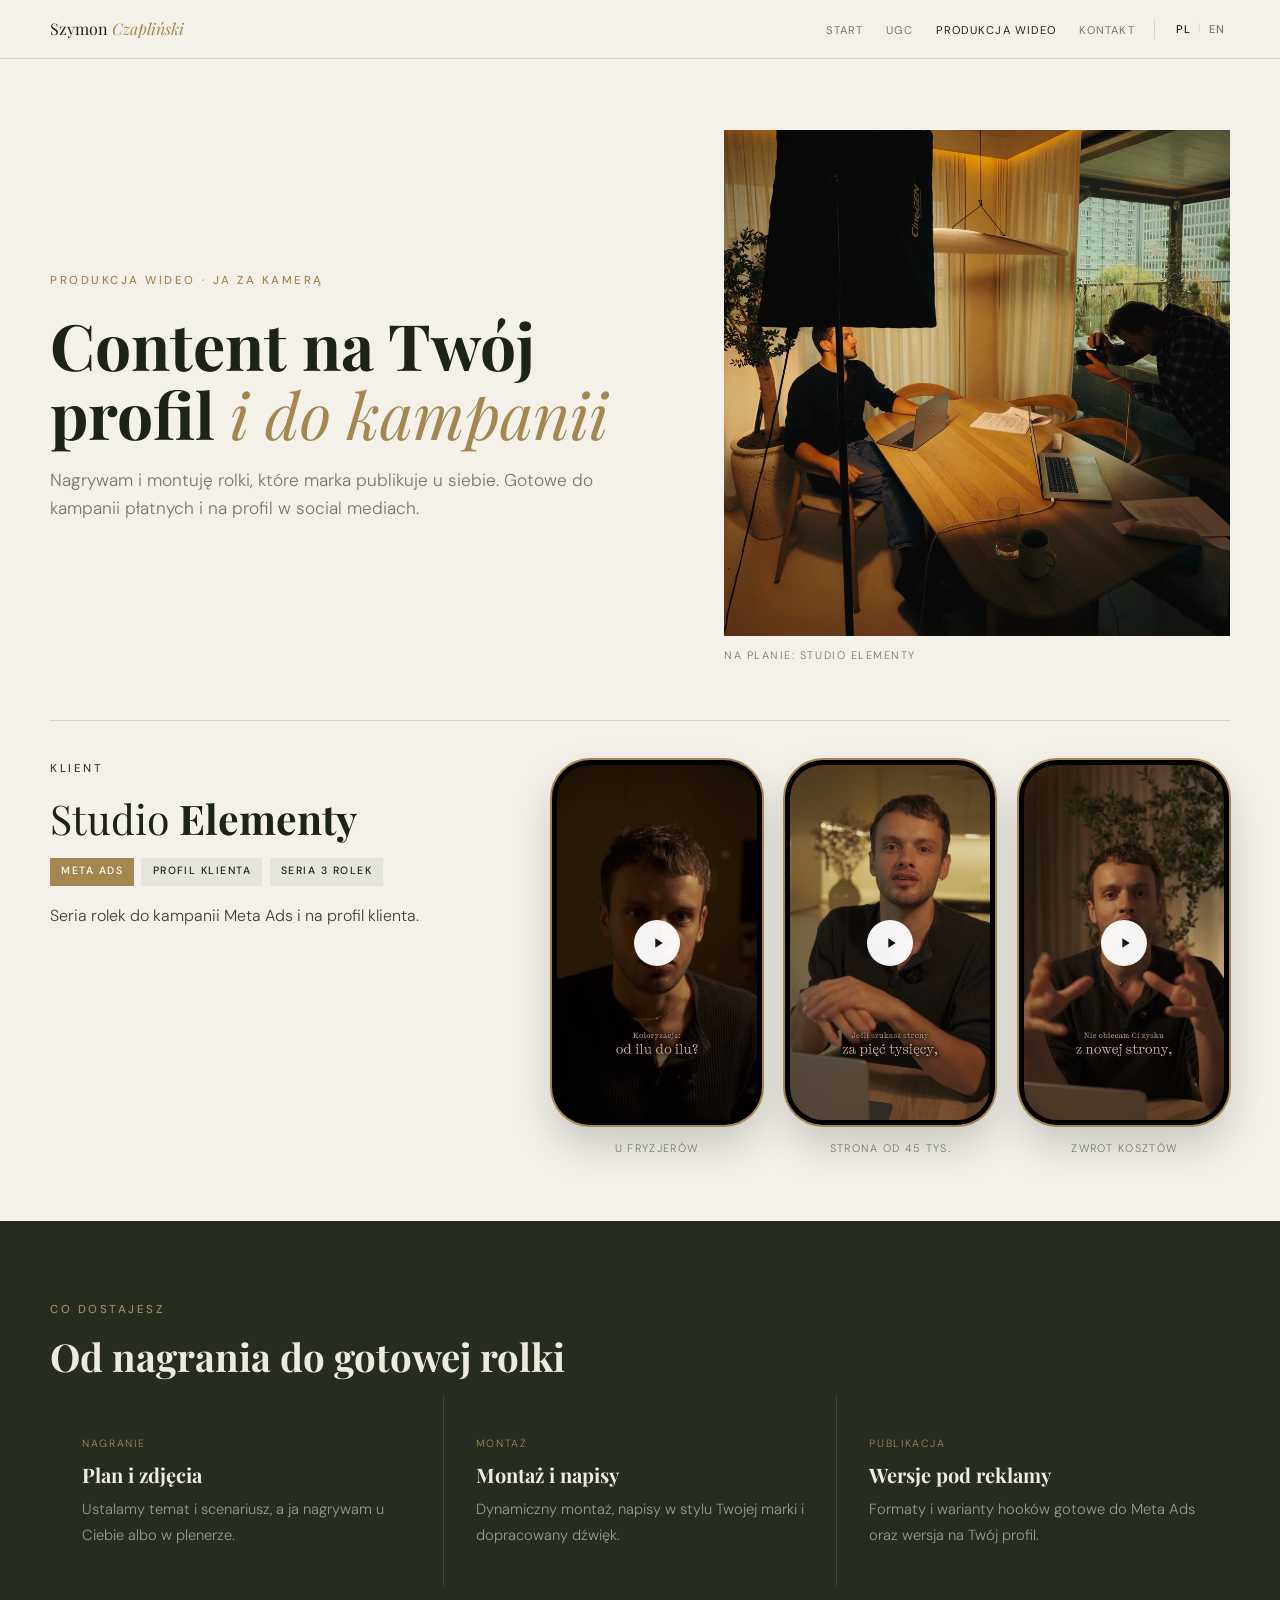
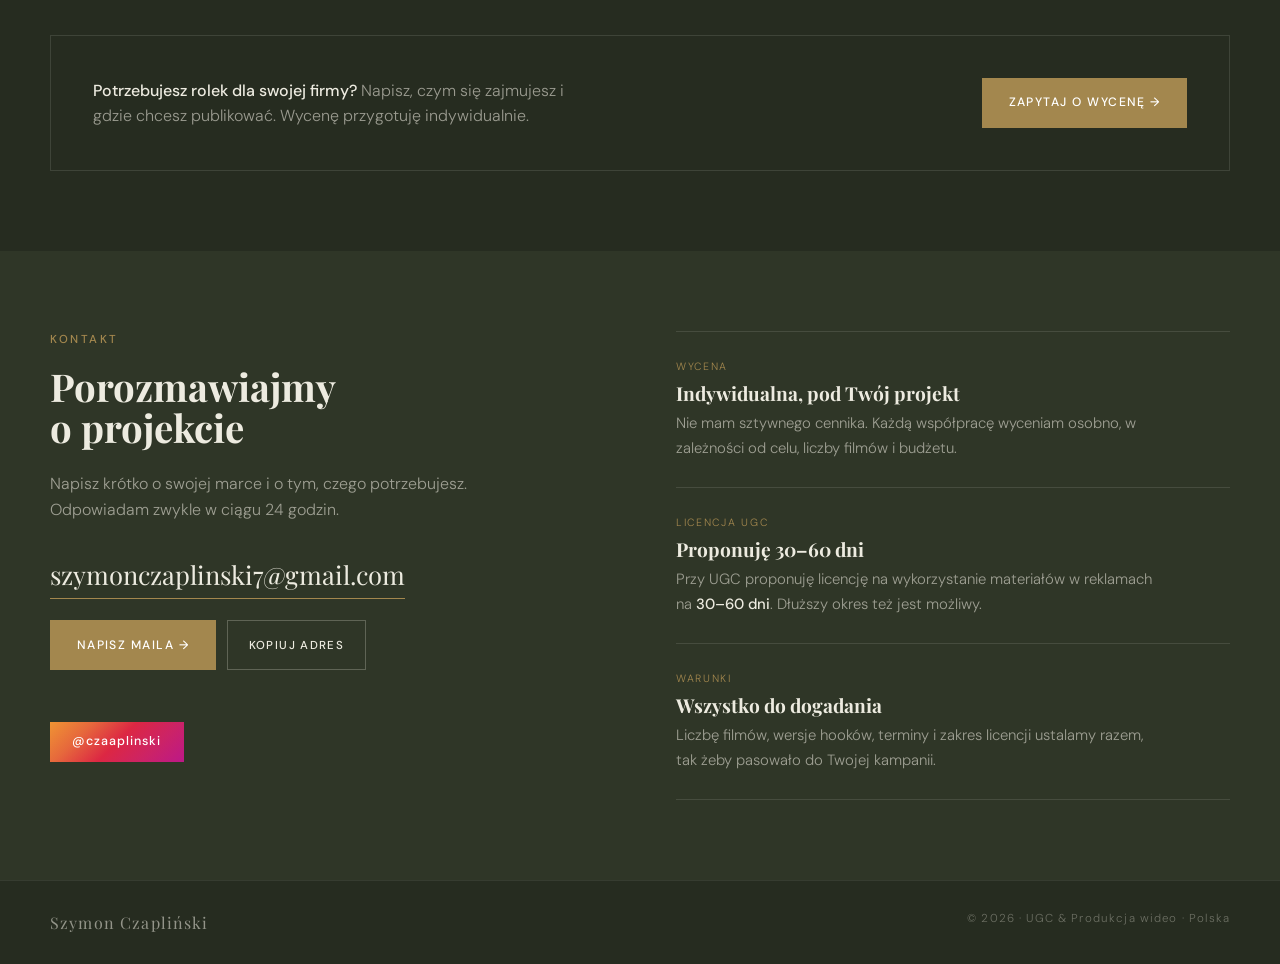
==== produkcja.html @ f0880081 "Wymuszenie pobrania nowych plików po aktualizacji (wersja w adresach) Co-Authored-By: Claude Opus 5." ====
<!DOCTYPE html>
<html lang="pl">
<head>
<meta charset="UTF-8"/>
<meta name="viewport" content="width=device-width, initial-scale=1.0, viewport-fit=cover"/>
<title>Produkcja wideo — Szymon Czapliński</title>
<meta name="description" content="Produkcja rolek dla firm: do kampanii Meta Ads i na profil w social mediach. Realizacje m.in. dla Studio Elementy."/>
<meta property="og:type" content="website"/>
<meta property="og:title" content="Produkcja wideo — Szymon Czapliński"/>
<meta property="og:description" content="Produkcja rolek dla firm: do kampanii Meta Ads i na profil w social mediach. Realizacje m.in. dla Studio Elementy."/>
<meta property="og:image" content="https://szymonczaplinskiugc.github.io/szymonczaplinskiUGC/szymon-hero.jpg"/>
<meta property="og:locale" content="pl_PL"/>
<meta name="twitter:card" content="summary_large_image"/>
<link rel="preconnect" href="https://fonts.googleapis.com"/>
<link rel="preconnect" href="https://fonts.gstatic.com" crossorigin/>
<link href="https://fonts.googleapis.com/css2?family=Playfair+Display:ital,wght@0,400;0,700;1,400&amp;family=DM+Sans:wght@300;400;500&amp;display=swap" rel="stylesheet"/>
<link rel="stylesheet" href="style.css?v=202611021140"/>
</head>
<body>
<nav class="wrap"><div class="inner">
  <a class="logo" href="index.html">Szymon <em>Czapliński</em></a>
  <div class="nav-right">
    <ul class="nav-links"><li><a href="index.html" data-pl="Start" data-en="Home">Start</a></li><li><a href="ugc.html" data-pl="UGC" data-en="UGC">UGC</a></li><li><a href="produkcja.html" data-pl="Produkcja wideo" data-en="Video production" aria-current="page">Produkcja wideo</a></li><li><a href="#kontakt" data-pl="Kontakt" data-en="Contact">Kontakt</a></li></ul>
    <div class="lang-switch"><button class="lang-btn active" data-lang="pl">PL</button><span class="lang-sep">|</span><button class="lang-btn" data-lang="en">EN</button></div>
    <button class="hamburger" aria-label="Menu" aria-expanded="false" aria-controls="mobileMenu"><span></span><span></span><span></span></button>
  </div>
</div></nav>
<div class="mobile-menu" id="mobileMenu"><a href="index.html" data-pl="Start" data-en="Home">Start</a><a href="ugc.html" data-pl="UGC" data-en="UGC">UGC</a><a href="produkcja.html" data-pl="Produkcja wideo" data-en="Video production">Produkcja wideo</a><a href="#kontakt" data-pl="Kontakt" data-en="Contact">Kontakt</a></div>
<main>
<section class="page-head with-media wrap"><div class="inner">
  <div class="page-head-text">
  <p class="eyebrow" data-pl="Produkcja wideo · Ja za kamerą" data-en="Video production · Me behind the camera">Produkcja wideo · Ja za kamerą</p>
  <h1 data-pl="Content na Twój profil <em>i do kampanii</em>" data-en="Content for your profile <em>and your campaigns</em>">Content na Twój profil <em>i do kampanii</em></h1>
  <p class="lead" data-pl="Nagrywam i montuję rolki, które marka publikuje u siebie. Gotowe do kampanii płatnych i na profil w social mediach." data-en="I film and edit reels that the brand publishes on its own channels. Ready for paid campaigns and for the social media profile.">Nagrywam i montuję rolki, które marka publikuje u siebie. Gotowe do kampanii płatnych i na profil w social mediach.</p>
</div>
  <figure class="head-photo"><img src="kulisy-produkcja.jpg?v=202611021140" alt="Szymon nagrywa rolki dla Studio Elementy" fetchpriority="high"/><figcaption data-pl="Na planie: Studio Elementy" data-en="On set: Studio Elementy">Na planie: Studio Elementy</figcaption></figure>
</div></section>

<section class="project wrap"><div class="inner">
  <!-- Kolejny klient: skopiuj cały <article> poniżej i podmień nazwę, tagi, opis i filmy -->
  <article class="project-card">
    <div class="project-meta">
      <p class="eyebrow" data-pl="Klient" data-en="Client">Klient</p>
      <h2 class="client">Studio <b>Elementy</b></h2>
      <div class="tags"><span class="tag ads">Meta Ads</span><span class="tag" data-pl="Profil klienta" data-en="Client profile">Profil klienta</span><span class="tag" data-pl="Seria 3 rolek" data-en="Series of 3 reels">Seria 3 rolek</span></div>
      <p data-pl="Seria rolek do kampanii Meta Ads i na profil klienta." data-en="A series of reels for Meta Ads campaigns and the client's profile.">Seria rolek do kampanii Meta Ads i na profil klienta.</p>
    </div>
    <div class="phones">
<div class="phone"><div class="phone-frame"><button type="button" class="phone-screen" data-video="studioelementy/se-fryzjerzy.mp4" aria-label="Odtwórz: U fryzjerów"><img src="studioelementy/se-fryzjerzy.jpg" alt="" loading="lazy"/><span class="play"><i><svg viewBox="0 0 24 24"><path d="M8 5v14l11-7z"/></svg></i></span></button></div><p class="phone-cap" data-pl="U fryzjerów" data-en="At the hair salon">U fryzjerów</p></div>
<div class="phone"><div class="phone-frame"><button type="button" class="phone-screen" data-video="studioelementy/se-od-45-tysiecy.mp4" aria-label="Odtwórz: Strona od 45 tys."><img src="studioelementy/se-od-45-tysiecy.jpg" alt="" loading="lazy"/><span class="play"><i><svg viewBox="0 0 24 24"><path d="M8 5v14l11-7z"/></svg></i></span></button></div><p class="phone-cap" data-pl="Strona od 45 tys." data-en="Websites from 45k">Strona od 45 tys.</p></div>
<div class="phone"><div class="phone-frame"><button type="button" class="phone-screen" data-video="studioelementy/se-zwrot-kosztow.mp4" aria-label="Odtwórz: Zwrot kosztów"><img src="studioelementy/se-zwrot-kosztow.jpg" alt="" loading="lazy"/><span class="play"><i><svg viewBox="0 0 24 24"><path d="M8 5v14l11-7z"/></svg></i></span></button></div><p class="phone-cap" data-pl="Zwrot kosztów" data-en="Return on investment">Zwrot kosztów</p></div>
    </div>
  </article>
</div></section>

<section class="offer wrap"><div class="inner">
  <p class="eyebrow" data-pl="Co dostajesz" data-en="What you get">Co dostajesz</p>
  <h2 data-pl="Od nagrania do gotowej rolki" data-en="From filming to a finished reel">Od nagrania do gotowej rolki</h2>
  <div class="offer-grid">
    <div class="offer-card"><p class="k" data-pl="Nagranie" data-en="Filming">Nagranie</p><h3 data-pl="Plan i zdjęcia" data-en="Plan and shoot">Plan i zdjęcia</h3><p data-pl="Ustalamy temat i scenariusz, a ja nagrywam u Ciebie albo w plenerze." data-en="We agree on the topic and script, then I film at your place or on location.">Ustalamy temat i scenariusz, a ja nagrywam u Ciebie albo w plenerze.</p></div>
    <div class="offer-card"><p class="k" data-pl="Montaż" data-en="Editing">Montaż</p><h3 data-pl="Montaż i napisy" data-en="Editing and captions">Montaż i napisy</h3><p data-pl="Dynamiczny montaż, napisy w stylu Twojej marki i dopracowany dźwięk." data-en="Dynamic editing, captions in your brand's style and polished sound.">Dynamiczny montaż, napisy w stylu Twojej marki i dopracowany dźwięk.</p></div>
    <div class="offer-card"><p class="k" data-pl="Publikacja" data-en="Publishing">Publikacja</p><h3 data-pl="Wersje pod reklamy" data-en="Ad-ready versions">Wersje pod reklamy</h3><p data-pl="Formaty i warianty hooków gotowe do Meta Ads oraz wersja na Twój profil." data-en="Formats and hook variants ready for Meta Ads, plus a version for your profile.">Formaty i warianty hooków gotowe do Meta Ads oraz wersja na Twój profil.</p></div>
  </div>
  <div class="offer-cta">
    <p data-pl="<strong>Potrzebujesz rolek dla swojej firmy?</strong> Napisz, czym się zajmujesz i gdzie chcesz publikować. Wycenę przygotuję indywidualnie." data-en="<strong>Need reels for your business?</strong> Tell me what you do and where you want to publish. I'll prepare a custom quote."><strong>Potrzebujesz rolek dla swojej firmy?</strong> Napisz, czym się zajmujesz i gdzie chcesz publikować. Wycenę przygotuję indywidualnie.</p>
    <a href="#kontakt" class="btn brass" data-pl="Zapytaj o wycenę →" data-en="Get a quote →">Zapytaj o wycenę →</a>
  </div>
</div></section>
</main>
<section class="contact wrap" id="kontakt"><div class="inner">
  <div>
    <p class="eyebrow" data-pl="Kontakt" data-en="Contact">Kontakt</p>
    <h2 data-pl="Porozmawiajmy<br>o projekcie" data-en="Let's talk<br>about your project">Porozmawiajmy<br>o projekcie</h2>
    <p class="txt" data-pl="Napisz krótko o swojej marce i o tym, czego potrzebujesz. Odpowiadam zwykle w ciągu 24 godzin." data-en="Tell me briefly about your brand and what you need. I usually reply within 24 hours.">Napisz krótko o swojej marce i o tym, czego potrzebujesz. Odpowiadam zwykle w ciągu 24 godzin.</p>
    <div class="mail-box">
      <a class="mail-addr" href="mailto:szymonczaplinski7@gmail.com?subject=Wsp%C3%B3%C5%82praca">szymonczaplinski7@gmail.com</a>
      <div class="mail-actions">
        <a class="btn brass" href="mailto:szymonczaplinski7@gmail.com?subject=Wsp%C3%B3%C5%82praca" data-pl="Napisz maila →" data-en="Send an email →">Napisz maila →</a>
        <button type="button" class="copy-btn" data-pl="Kopiuj adres" data-en="Copy address">Kopiuj adres</button>
      </div>
    </div>
    <div class="ig-row"><a href="https://www.instagram.com/czaaplinski/" target="_blank" rel="noopener" class="ig">@czaaplinski</a></div>
  </div>
  <div class="terms">
    <div class="term">
      <p class="k" data-pl="Wycena" data-en="Pricing">Wycena</p>
      <h3 data-pl="Indywidualna, pod Twój projekt" data-en="Custom, built around your project">Indywidualna, pod Twój projekt</h3>
      <p data-pl="Nie mam sztywnego cennika. Każdą współpracę wyceniam osobno, w zależności od celu, liczby filmów i budżetu." data-en="I don't use a fixed price list. Every project is quoted separately, based on the goal, the number of videos and the budget.">Nie mam sztywnego cennika. Każdą współpracę wyceniam osobno, w zależności od celu, liczby filmów i budżetu.</p>
    </div>
    <div class="term">
      <p class="k" data-pl="Licencja UGC" data-en="UGC licence">Licencja UGC</p>
      <h3 data-pl="Proponuję 30–60 dni" data-en="I suggest 30–60 days">Proponuję 30–60 dni</h3>
      <p data-pl="Przy UGC proponuję licencję na wykorzystanie materiałów w reklamach na <b>30–60 dni</b>. Dłuższy okres też jest możliwy." data-en="For UGC I suggest a <b>30–60 day</b> licence to use the videos in ads. A longer period is possible too.">Przy UGC proponuję licencję na wykorzystanie materiałów w reklamach na <b>30–60 dni</b>. Dłuższy okres też jest możliwy.</p>
    </div>
    <div class="term">
      <p class="k" data-pl="Warunki" data-en="Terms">Warunki</p>
      <h3 data-pl="Wszystko do dogadania" data-en="Everything is negotiable">Wszystko do dogadania</h3>
      <p data-pl="Liczbę filmów, wersje hooków, terminy i zakres licencji ustalamy razem, tak żeby pasowało do Twojej kampanii." data-en="We agree on the number of videos, hook variants, deadlines and licence scope together, so it fits your campaign.">Liczbę filmów, wersje hooków, terminy i zakres licencji ustalamy razem, tak żeby pasowało do Twojej kampanii.</p>
    </div>
  </div>
</div></section>
<footer class="wrap"><div class="inner"><span class="logo">Szymon Czapliński</span><span data-pl="© 2026 · UGC &amp; Produkcja wideo · Polska" data-en="© 2026 · UGC &amp; Video production · Poland">© 2026 · UGC &amp; Produkcja wideo · Polska</span></div></footer>
<div class="lightbox" id="lightbox" role="dialog" aria-modal="true" aria-label="Wideo">
  <div class="phone-frame"><div class="lightbox-screen"></div></div>
  <button type="button" class="lightbox-close" data-pl="✕ Zamknij" data-en="✕ Close">✕ Zamknij</button>
</div>
<script src="script.js?v=202611021140"></script>
</body>
</html>
---- style.css ----
/* Szymon Czapliński — wspólne style dla index.html, ugc.html, produkcja.html
   Paleta: oliwka. Żeby zmienić kolory całej strony, zmień tylko wartości poniżej. */
:root{
  --bg:#F3F1EA;          /* tło strony */
  --surface:#E6E5D9;     /* tło sekcji "O mnie" i tagów */
  --ink:#1E2319;         /* tekst */
  --muted:#76796A;       /* tekst drugorzędny */
  --line:#D6D5C7;        /* linie i obramowania */
  --accent:#A3874E;      /* mosiądz: akcent, ramki telefonów */
  --deep:#262C20;        /* ciemne sekcje (oferta, stopka) */
  --deep-2:#2F3627;      /* sekcja kontaktu */
  --on-deep:#EDEBE0;
  --on-deep-muted:rgba(237,235,224,.58);
  --display:'Playfair Display',Georgia,'Times New Roman',serif;
  --body:'DM Sans',system-ui,-apple-system,'Segoe UI',sans-serif;
  --gutter:max(1.5rem,env(safe-area-inset-left,0px));
}
*,*::before,*::after{box-sizing:border-box;margin:0;padding:0}
html{scroll-behavior:smooth;scroll-padding-top:70px}
body{background:var(--bg);color:var(--ink);font-family:var(--body);font-weight:300;font-size:16px;line-height:1.6;overflow-x:hidden}
img,video{max-width:100%;display:block}
a{color:inherit}
button{font-family:inherit}
:focus-visible{outline:2px solid var(--accent);outline-offset:3px}
.wrap{padding-left:max(1.5rem,env(safe-area-inset-left,0px));padding-right:max(1.5rem,env(safe-area-inset-right,0px))}
.inner{max-width:1180px;margin:0 auto}
h1,h2,h3{font-family:var(--display);font-weight:700;line-height:1.08;text-wrap:balance}
.eyebrow{font-size:.72rem;font-weight:500;letter-spacing:.22em;text-transform:uppercase;color:var(--accent)}
.rule{width:40px;height:2px;background:var(--accent)}

/* ---------- nawigacja ---------- */
nav{position:fixed;top:0;left:0;right:0;z-index:100;background:rgba(243,241,234,.92);backdrop-filter:blur(12px);-webkit-backdrop-filter:blur(12px);border-bottom:1px solid var(--line)}
nav .inner{display:flex;align-items:center;justify-content:space-between;gap:1rem;padding-block:1rem}
.logo{font-family:var(--display);font-size:1rem;text-decoration:none;white-space:nowrap}
.logo em{color:var(--accent)}
.nav-right{display:flex;align-items:center;gap:1.2rem}
.nav-links{display:flex;gap:1.4rem;list-style:none;align-items:center}
.nav-links a{font-size:.7rem;font-weight:400;letter-spacing:.1em;text-transform:uppercase;color:var(--muted);text-decoration:none;transition:color .2s}
.nav-links a:hover,.nav-links a[aria-current="page"]{color:var(--ink)}
.lang-switch{display:flex;align-items:center;gap:.2rem;border-left:1px solid var(--line);padding-left:1rem}
.lang-btn{font-size:.7rem;font-weight:500;letter-spacing:.08em;background:none;border:none;cursor:pointer;color:var(--muted);padding:.2rem .3rem}
.lang-btn.active{color:var(--ink)}
.lang-sep{color:var(--line);font-size:.7rem}
.hamburger{display:none;flex-direction:column;gap:5px;background:none;border:none;cursor:pointer;padding:.4rem}
.hamburger span{display:block;width:22px;height:2px;background:var(--ink)}
.mobile-menu{display:none;position:fixed;top:57px;left:0;right:0;background:rgba(243,241,234,.98);backdrop-filter:blur(12px);-webkit-backdrop-filter:blur(12px);border-bottom:1px solid var(--line);padding:1rem 1.5rem 1.5rem;z-index:99;flex-direction:column}
.mobile-menu.open{display:flex}
.mobile-menu a{font-size:.8rem;letter-spacing:.1em;text-transform:uppercase;color:var(--muted);text-decoration:none;padding:.8rem 0;border-bottom:1px solid var(--line)}
.mobile-menu a:last-child{border-bottom:none}
main{padding-top:58px}

/* ---------- przyciski ---------- */
.btn{display:inline-flex;align-items:center;gap:.5rem;padding:.9rem 1.6rem;font-size:.76rem;font-weight:500;letter-spacing:.12em;text-transform:uppercase;text-decoration:none;border:1px solid var(--ink);transition:background .2s,color .2s,border-color .2s,opacity .2s;cursor:pointer}
.btn.solid{background:var(--ink);color:var(--bg)}
.btn.solid:hover{background:var(--accent);border-color:var(--accent)}
.btn.ghost{background:none;color:var(--ink)}
.btn.ghost:hover{border-color:var(--accent);color:var(--accent)}
.btn.brass{background:var(--accent);border-color:var(--accent);color:#fff}
.btn.brass:hover{opacity:.88}

/* ---------- start: hero ---------- */
.hero .inner{display:grid;grid-template-columns:1.05fr .95fr;gap:3.5rem;align-items:center;padding-block:4.5rem 4rem}
.hero h1{font-size:clamp(2.8rem,6vw,5.2rem);margin-top:1.4rem}
.hero h1 em{font-style:italic;font-weight:400;color:var(--accent)}
.hero .lead{font-size:1.1rem;color:var(--muted);margin-top:1.6rem;max-width:30rem}
.ctas{display:flex;gap:.8rem;flex-wrap:wrap;margin-top:2.4rem}
.portrait{aspect-ratio:4/5;overflow:hidden;background:var(--surface)}
.portrait img{width:100%;height:100%;object-fit:cover;object-position:50% 50%}
.fade-up{animation:fadeUp 1s ease both}
@keyframes fadeUp{from{opacity:0;transform:translateY(24px)}to{opacity:1;transform:none}}

/* ---------- start: kafelki ---------- */
.doors .inner{padding-block:1rem 5rem}
.doors h2{font-size:clamp(1.7rem,3vw,2.4rem);margin:.6rem 0 1.6rem}
.door-grid{display:grid;grid-template-columns:1fr 1fr;gap:1.2rem}
.door{position:relative;overflow:hidden;background:var(--deep);color:#fff;text-decoration:none;display:flex;flex-direction:column}
.door-media{position:relative;aspect-ratio:1/1;overflow:hidden;background:#000}
.door-media img,.door-media video{position:absolute;inset:0;width:100%;height:100%;object-fit:cover;transition:transform .8s ease}
.door-media video{object-position:50% 28%}
.door:hover .door-media img,.door:hover .door-media video{transform:scale(1.04)}
.door-body{padding:1.8rem 2rem 2rem;display:grid;gap:.6rem;flex:1;align-content:start}
.door .eyebrow{color:#E9D9B4}
.door h3{font-size:clamp(2rem,3.4vw,2.8rem);color:#fff}
.door p{color:rgba(255,255,255,.72);max-width:28rem;font-size:.98rem}
.door .go{margin-top:.6rem;font-size:.74rem;font-weight:500;letter-spacing:.14em;text-transform:uppercase}
.door:hover .go{color:#E9D9B4}

/* ---------- o mnie ---------- */
.about{background:var(--surface)}
.about .inner{display:grid;grid-template-columns:1.1fr .9fr;gap:4rem;padding-block:5rem;align-items:start}
.about h2{font-size:clamp(1.7rem,3vw,2.4rem);margin:1rem 0 1.4rem}
.about .txt{color:#3d4236;max-width:34rem;font-size:1.02rem;line-height:1.8}
.ig{display:inline-flex;align-items:center;gap:.6rem;margin-top:1.6rem;padding:.65rem 1.4rem;background:linear-gradient(135deg,#f09433,#e6683c,#dc2743,#cc2366,#bc1888);color:#fff;text-decoration:none;font-size:.78rem;font-weight:500;letter-spacing:.08em;transition:opacity .2s}
.ig:hover{opacity:.85}
.stats{display:grid;grid-template-columns:1fr 1fr;gap:1rem}
.stat{background:var(--bg);padding:1.6rem 1.4rem;border-left:3px solid var(--accent)}
.stat b{display:block;font-family:var(--display);font-size:2rem;font-weight:700;font-variant-numeric:tabular-nums}
.stat span{font-size:.72rem;letter-spacing:.12em;text-transform:uppercase;color:var(--muted)}
.brands-block{margin-top:2.4rem}
.brands{display:flex;flex-wrap:wrap;gap:.5rem;margin-top:.9rem}
.brands span{font-size:.7rem;letter-spacing:.14em;text-transform:uppercase;color:var(--muted);padding:.4rem .8rem;border:1px solid var(--line)}

/* ---------- nagłówek podstron ---------- */
.page-head .inner{padding-block:4.5rem 2.5rem;display:grid;gap:1.2rem}
.page-head h1{font-size:clamp(2.4rem,5vw,4rem)}
.page-head h1 em{font-style:italic;font-weight:400;color:var(--accent)}
.page-head.with-media .inner{grid-template-columns:1.1fr .9fr;gap:3.5rem;align-items:center}
.page-head-text{display:grid;gap:1.2rem;align-content:center}
.head-photo{margin:0;display:grid;gap:.7rem}
.head-photo img{width:100%;aspect-ratio:1/1;object-fit:cover}
.head-photo figcaption{font-size:.68rem;letter-spacing:.14em;text-transform:uppercase;color:var(--muted)}
.page-head .lead{color:var(--muted);font-size:1.08rem;max-width:36rem}

/* ---------- telefony (ramki) ---------- */
.phone{display:flex;flex-direction:column;align-items:center;gap:.9rem}
.phone-frame{width:100%;max-width:210px;background:#000;border-radius:38px;padding:5px;box-shadow:0 0 0 2px var(--accent),0 20px 40px rgba(0,0,0,.18)}
.phone-screen{position:relative;aspect-ratio:9/16;width:100%;border-radius:33px;overflow:hidden;background:#000;cursor:pointer;border:0;padding:0;display:block}
.phone-screen img,.phone-screen video{position:absolute;inset:0;width:100%;height:100%;object-fit:cover}
.play{position:absolute;inset:0;display:grid;place-items:center;background:rgba(0,0,0,.15)}
.play i{width:46px;height:46px;border-radius:50%;background:rgba(255,255,255,.95);display:grid;place-items:center;transition:transform .2s}
.phone-screen:hover .play i{transform:scale(1.1)}
.play svg{width:16px;height:16px;fill:#111;margin-left:2px}
.phone-cap{font-size:.68rem;letter-spacing:.12em;text-transform:uppercase;color:var(--muted);text-align:center}
.phone-tag{font-size:.6rem;letter-spacing:.14em;text-transform:uppercase;color:var(--accent);margin-top:-.6rem}

/* ---------- UGC: najnowsza realizacja ---------- */
.latest .inner{display:flex;align-items:center;gap:2.5rem;padding-block:0 4rem;flex-wrap:wrap}
.latest .phone-frame{width:200px;flex-shrink:0;border-radius:34px}
.latest video{width:100%;aspect-ratio:9/16;object-fit:cover;border-radius:29px;background:#000}
.latest h2{font-size:1.6rem;margin:.5rem 0 1.4rem}
.sound{display:inline-flex;align-items:center;gap:.5rem;padding:.6rem 1.2rem;background:none;border:1px solid var(--line);color:var(--muted);font-size:.72rem;font-weight:500;letter-spacing:.12em;text-transform:uppercase;cursor:pointer;transition:border-color .2s,color .2s}
.sound:hover{border-color:var(--accent);color:var(--ink)}
.sound svg{width:13px;height:13px;fill:currentColor}

/* ---------- UGC: przewijana lista filmów ---------- */
.videos{background:var(--surface);overflow:hidden}
.videos .inner{padding-block:4.5rem 1rem}
.videos h2{font-size:clamp(1.8rem,3vw,2.6rem);margin:.8rem 0 1.2rem}
.scroll-hint{display:flex;align-items:center;gap:.5rem;font-size:.7rem;letter-spacing:.1em;text-transform:uppercase;color:var(--muted);margin-top:1.4rem}
.scroll-hint::after{content:'→';font-size:1rem}
.scroller{overflow-x:auto;-webkit-overflow-scrolling:touch;scrollbar-width:none;padding-bottom:4rem}
.scroller::-webkit-scrollbar{display:none}
.scroller-track{display:flex;gap:2rem;width:max-content;padding:1rem max(1.5rem,calc((100vw - 1180px)/2))}
.scroller .phone-frame{width:160px;border-radius:40px}
.scroller .phone-screen{border-radius:35px}

/* ---------- produkcja: projekt ---------- */
.project .inner{padding-block:1rem 4rem}
.project-card{border-top:1px solid var(--line);padding-top:2.4rem;display:grid;grid-template-columns:.8fr 1.2fr;gap:3rem;align-items:start}
.project-card + .project-card{margin-top:4rem}
.client{font-family:var(--display);font-size:clamp(1.9rem,3.2vw,2.6rem);font-weight:400}
.client b{font-weight:700}
.project-meta{display:grid;gap:1.1rem}
.tags{display:flex;flex-wrap:wrap;gap:.45rem}
.tag{font-size:.66rem;font-weight:500;letter-spacing:.14em;text-transform:uppercase;padding:.35rem .7rem;background:var(--surface)}
.tag.ads{background:var(--accent);color:#fff}
.project-meta p{color:#3d4236;max-width:26rem}
.phones{display:grid;grid-template-columns:repeat(3,1fr);gap:1.4rem}

/* ---------- ciemna sekcja oferty ---------- */
.offer{background:var(--deep);color:var(--on-deep)}
.offer .inner{padding-block:5rem}
.offer h2{font-size:clamp(1.8rem,3vw,2.6rem);margin:1rem 0 1.2rem;color:var(--on-deep)}
.offer .intro{color:var(--on-deep-muted);max-width:36rem;font-size:1.02rem;line-height:1.8;margin-bottom:3rem}
.offer-grid{display:grid;grid-template-columns:repeat(3,1fr);gap:1px;background:rgba(237,235,224,.12);margin-bottom:3rem}
.offer-card{background:var(--deep);padding:2.4rem 2rem;display:grid;gap:.7rem;align-content:start;position:relative;transition:background .3s}
.offer-card::before{content:'';position:absolute;top:0;left:0;right:0;height:2px;background:var(--accent);transform:scaleX(0);transform-origin:left;transition:transform .4s ease}
.offer-card:hover::before{transform:scaleX(1)}
.offer-card:hover{background:#2c3325}
.offer-card .k{font-size:.66rem;letter-spacing:.16em;text-transform:uppercase;color:var(--accent)}
.offer-card h3{font-size:1.25rem;color:var(--on-deep)}
.offer-card p{color:var(--on-deep-muted);font-size:.92rem;line-height:1.75}
.offer-cta{display:flex;align-items:center;justify-content:space-between;gap:2rem;padding:2.6rem;border:1px solid rgba(237,235,224,.12);flex-wrap:wrap}
.offer-cta p{max-width:30rem;color:var(--on-deep-muted)}
.offer-cta strong{color:var(--on-deep);font-weight:500}

/* ---------- kontakt ---------- */
.contact{background:var(--deep-2);color:var(--on-deep)}
.contact .inner{display:grid;grid-template-columns:1fr 1fr;gap:4.5rem;padding-block:5rem;align-items:start}
.contact h2{font-size:clamp(1.8rem,3vw,2.6rem);color:var(--on-deep);margin:1rem 0 1.4rem}
.contact .txt{color:var(--on-deep-muted);margin-bottom:2rem;max-width:30rem}
.mail-box{display:grid;gap:.9rem;justify-items:start}
.mail-addr{font-family:var(--display);font-size:clamp(1.15rem,2.4vw,1.6rem);color:var(--on-deep);text-decoration:none;word-break:break-all;border-bottom:1px solid var(--accent);padding-bottom:.2rem}
.mail-addr:hover{color:var(--accent)}
.mail-actions{display:flex;gap:.7rem;flex-wrap:wrap;margin-top:.4rem}
.copy-btn{background:none;border:1px solid rgba(237,235,224,.25);color:var(--on-deep);padding:.9rem 1.3rem;font-size:.72rem;font-weight:500;letter-spacing:.12em;text-transform:uppercase;cursor:pointer;transition:border-color .2s,color .2s}
.copy-btn:hover{border-color:var(--accent);color:var(--accent)}
.ig-row{margin-top:1.6rem}
.terms{display:grid;gap:0;border-top:1px solid rgba(237,235,224,.12)}
.term{display:grid;gap:.45rem;padding:1.6rem 0;border-bottom:1px solid rgba(237,235,224,.12)}
.term .k{font-size:.66rem;letter-spacing:.16em;text-transform:uppercase;color:var(--accent)}
.term h3{font-size:1.2rem;color:var(--on-deep)}
.term p{color:var(--on-deep-muted);font-size:.93rem;line-height:1.7;max-width:30rem}
.term b{color:var(--on-deep);font-weight:500}

footer{background:var(--deep);border-top:1px solid rgba(237,235,224,.08);color:rgba(237,235,224,.35);font-size:.72rem;letter-spacing:.1em}
footer .inner{padding-block:1.8rem;display:flex;justify-content:space-between;gap:1rem;flex-wrap:wrap}
footer .logo{color:rgba(237,235,224,.55)}

/* ---------- okno odtwarzania ---------- */
.lightbox{display:none;position:fixed;inset:0;z-index:999;background:rgba(10,10,8,.95);flex-direction:column;align-items:center;justify-content:center;gap:1rem;padding:16px}
.lightbox.active{display:flex}
.lightbox .phone-frame{width:min(300px,78vw);max-width:none;border-radius:40px;box-shadow:0 0 0 2px var(--accent),0 25px 50px rgba(0,0,0,.5)}
.lightbox-screen{aspect-ratio:9/16;border-radius:35px;overflow:hidden;background:#000}
.lightbox-screen iframe,.lightbox-screen video{width:100%;height:100%;border:0;display:block;object-fit:cover}
.lightbox-close{background:none;border:none;color:#fff;font-size:.9rem;cursor:pointer;opacity:.75;letter-spacing:.1em;text-transform:uppercase}

@media (prefers-reduced-motion:reduce){*{animation-duration:.01ms!important;transition-duration:.01ms!important}html{scroll-behavior:auto}}

@media (max-width:860px){
  .nav-links{display:none}
  .hamburger{display:flex}
  .hero .inner,.about .inner,.project-card,.contact .inner{grid-template-columns:1fr;gap:2.4rem}
  .hero .inner{padding-block:2rem 3rem}
  .portrait{aspect-ratio:4/5;order:-1}
  .page-head.with-media .inner{grid-template-columns:1fr;gap:2rem}
  .door-grid,.offer-grid{grid-template-columns:1fr}
  .door-body{padding:1.4rem 1.4rem 1.6rem}
  .phones{gap:.7rem}
  .phones .phone-frame{border-radius:24px;padding:3px}
  .phones .phone-screen{border-radius:21px}
  .phones .play i{width:34px;height:34px}
  .latest .phone-frame{width:140px}
  .latest .inner{gap:1.5rem}
  .scroller-track{padding-inline:1.5rem}
  .offer-cta{padding:1.8rem}
}
@media (max-width:420px){
  .logo{font-size:.88rem}
  .lang-switch{padding-left:.6rem}
}
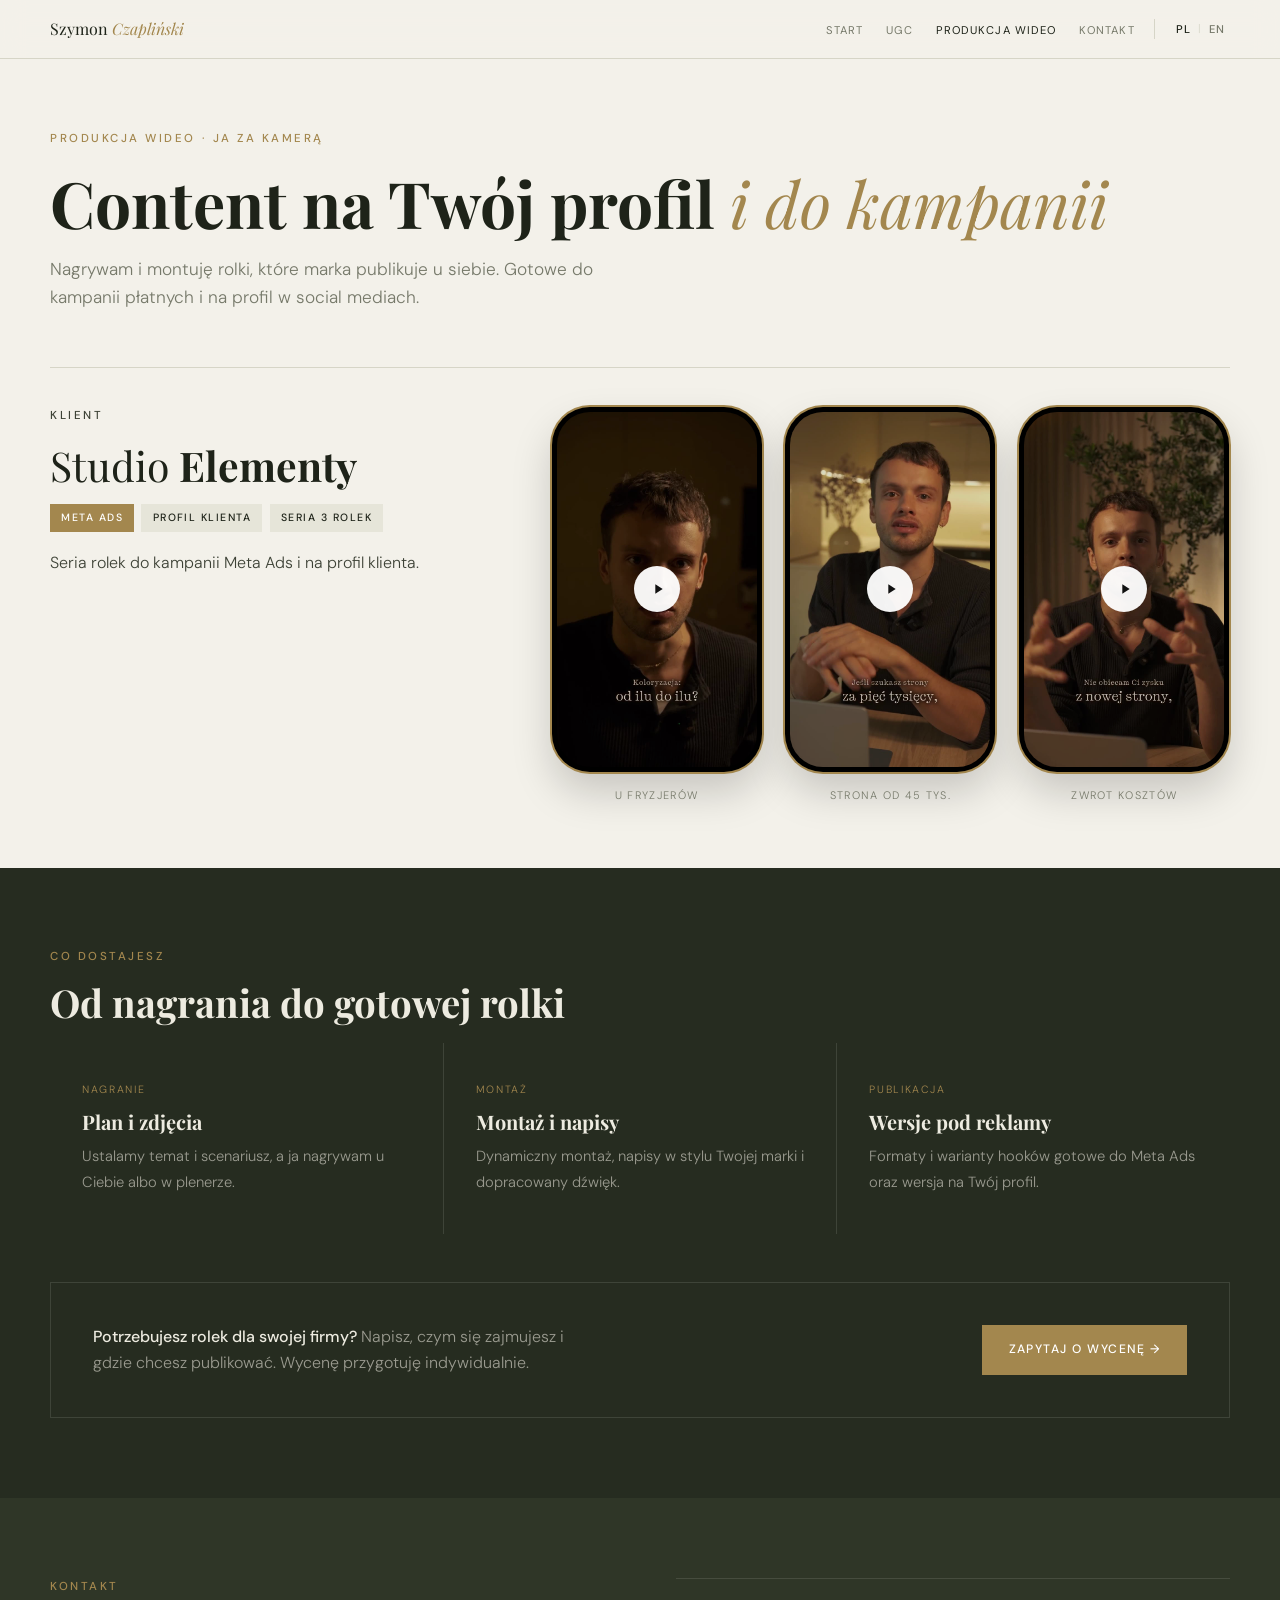
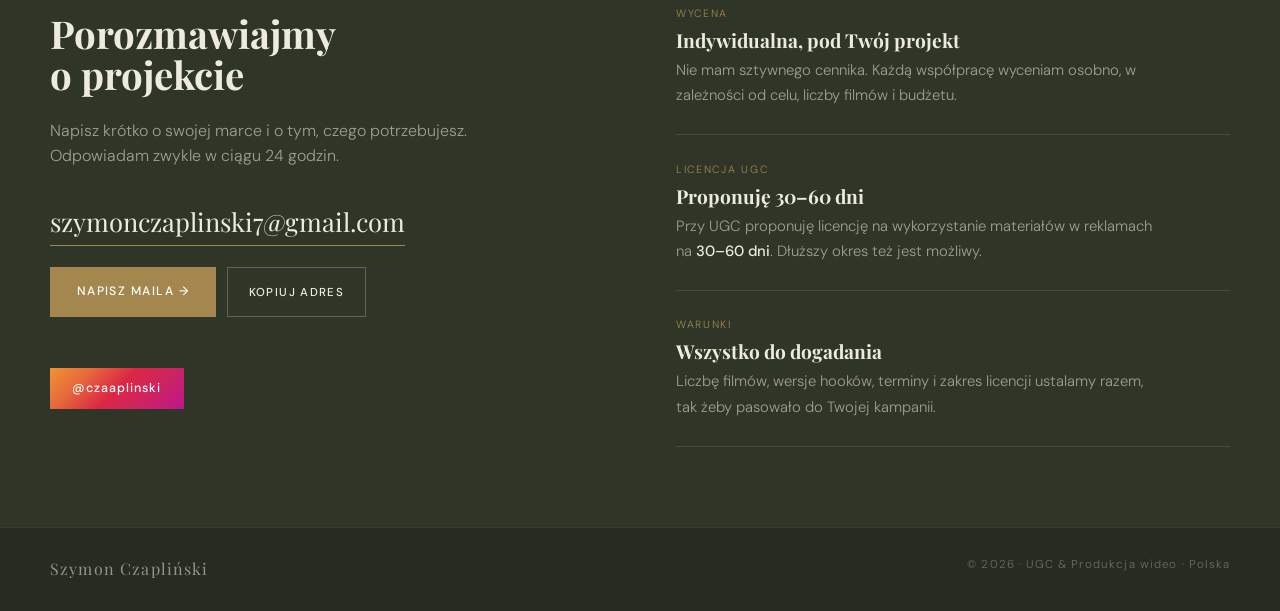
==== commit ac03490b: "Usunięcie zdjęcia z planu z podstrony Produkcja wideo Co-Authored-By: Claude Opus 5.5 <noreply@anthr" ====
--- a/produkcja.html
+++ b/produkcja.html
@@ -14,7 +14,7 @@
 <link rel="preconnect" href="https://fonts.googleapis.com"/>
 <link rel="preconnect" href="https://fonts.gstatic.com" crossorigin/>
 <link href="https://fonts.googleapis.com/css2?family=Playfair+Display:ital,wght@0,400;0,700;1,400&amp;family=DM+Sans:wght@300;400;500&amp;display=swap" rel="stylesheet"/>
-<link rel="stylesheet" href="style.css?v=202611021140"/>
+<link rel="stylesheet" href="style.css?v=202611021214"/>
 </head>
 <body>
 <nav class="wrap"><div class="inner">
@@ -27,13 +27,10 @@
 </div></nav>
 <div class="mobile-menu" id="mobileMenu"><a href="index.html" data-pl="Start" data-en="Home">Start</a><a href="ugc.html" data-pl="UGC" data-en="UGC">UGC</a><a href="produkcja.html" data-pl="Produkcja wideo" data-en="Video production">Produkcja wideo</a><a href="#kontakt" data-pl="Kontakt" data-en="Contact">Kontakt</a></div>
 <main>
-<section class="page-head with-media wrap"><div class="inner">
-  <div class="page-head-text">
+<section class="page-head wrap"><div class="inner">
   <p class="eyebrow" data-pl="Produkcja wideo · Ja za kamerą" data-en="Video production · Me behind the camera">Produkcja wideo · Ja za kamerą</p>
   <h1 data-pl="Content na Twój profil <em>i do kampanii</em>" data-en="Content for your profile <em>and your campaigns</em>">Content na Twój profil <em>i do kampanii</em></h1>
   <p class="lead" data-pl="Nagrywam i montuję rolki, które marka publikuje u siebie. Gotowe do kampanii płatnych i na profil w social mediach." data-en="I film and edit reels that the brand publishes on its own channels. Ready for paid campaigns and for the social media profile.">Nagrywam i montuję rolki, które marka publikuje u siebie. Gotowe do kampanii płatnych i na profil w social mediach.</p>
-</div>
-  <figure class="head-photo"><img src="kulisy-produkcja.jpg?v=202611021140" alt="Szymon nagrywa rolki dla Studio Elementy" fetchpriority="high"/><figcaption data-pl="Na planie: Studio Elementy" data-en="On set: Studio Elementy">Na planie: Studio Elementy</figcaption></figure>
 </div></section>
 
 <section class="project wrap"><div class="inner">
@@ -104,6 +101,6 @@
   <div class="phone-frame"><div class="lightbox-screen"></div></div>
   <button type="button" class="lightbox-close" data-pl="✕ Zamknij" data-en="✕ Close">✕ Zamknij</button>
 </div>
-<script src="script.js?v=202611021140"></script>
+<script src="script.js?v=202611021214"></script>
 </body>
 </html>
--- a/style.css
+++ b/style.css
@@ -73,15 +73,18 @@
 .doors .inner{padding-block:1rem 5rem}
 .doors h2{font-size:clamp(1.7rem,3vw,2.4rem);margin:.6rem 0 1.6rem}
 .door-grid{display:grid;grid-template-columns:1fr 1fr;gap:1.2rem}
-.door{position:relative;overflow:hidden;background:var(--deep);color:#fff;text-decoration:none;display:flex;flex-direction:column}
-.door-media{position:relative;aspect-ratio:1/1;overflow:hidden;background:#000}
+.door{position:relative;overflow:hidden;background:var(--deep);color:#fff;text-decoration:none;display:flex;flex-direction:column;justify-content:flex-end;min-height:460px}
+.door-media{position:absolute;inset:0;background:#000;overflow:hidden}
 .door-media img,.door-media video{position:absolute;inset:0;width:100%;height:100%;object-fit:cover;transition:transform .8s ease}
-.door-media video{object-position:50% 28%}
-.door:hover .door-media img,.door:hover .door-media video{transform:scale(1.04)}
-.door-body{padding:1.8rem 2rem 2rem;display:grid;gap:.6rem;flex:1;align-content:start}
+.door-media video{object-position:50% 10%}
+.door-media img.shift{object-position:50% 0;transform-origin:50% 0;transform:scale(1.2)}
+@media (min-width:520px) and (max-width:860px){.door-media img.shift{object-position:50% 38%;transform:none}}
+.door:hover .door-media video{transform:scale(1.04)}
+.door::after{content:"";position:absolute;inset:0;z-index:1;background:linear-gradient(180deg,rgba(0,0,0,0) 30%,rgba(0,0,0,.74) 100%)}
+.door-body{position:relative;z-index:2;padding:2rem;display:grid;gap:.7rem}
 .door .eyebrow{color:#E9D9B4}
 .door h3{font-size:clamp(2rem,3.4vw,2.8rem);color:#fff}
-.door p{color:rgba(255,255,255,.72);max-width:28rem;font-size:.98rem}
+.door p{color:rgba(255,255,255,.8);max-width:28rem;font-size:.98rem}
 .door .go{margin-top:.6rem;font-size:.74rem;font-weight:500;letter-spacing:.14em;text-transform:uppercase}
 .door:hover .go{color:#E9D9B4}
 
@@ -215,7 +218,7 @@
   .portrait{aspect-ratio:4/5;order:-1}
   .page-head.with-media .inner{grid-template-columns:1fr;gap:2rem}
   .door-grid,.offer-grid{grid-template-columns:1fr}
-  .door-body{padding:1.4rem 1.4rem 1.6rem}
+  .door{min-height:380px}
   .phones{gap:.7rem}
   .phones .phone-frame{border-radius:24px;padding:3px}
   .phones .phone-screen{border-radius:21px}
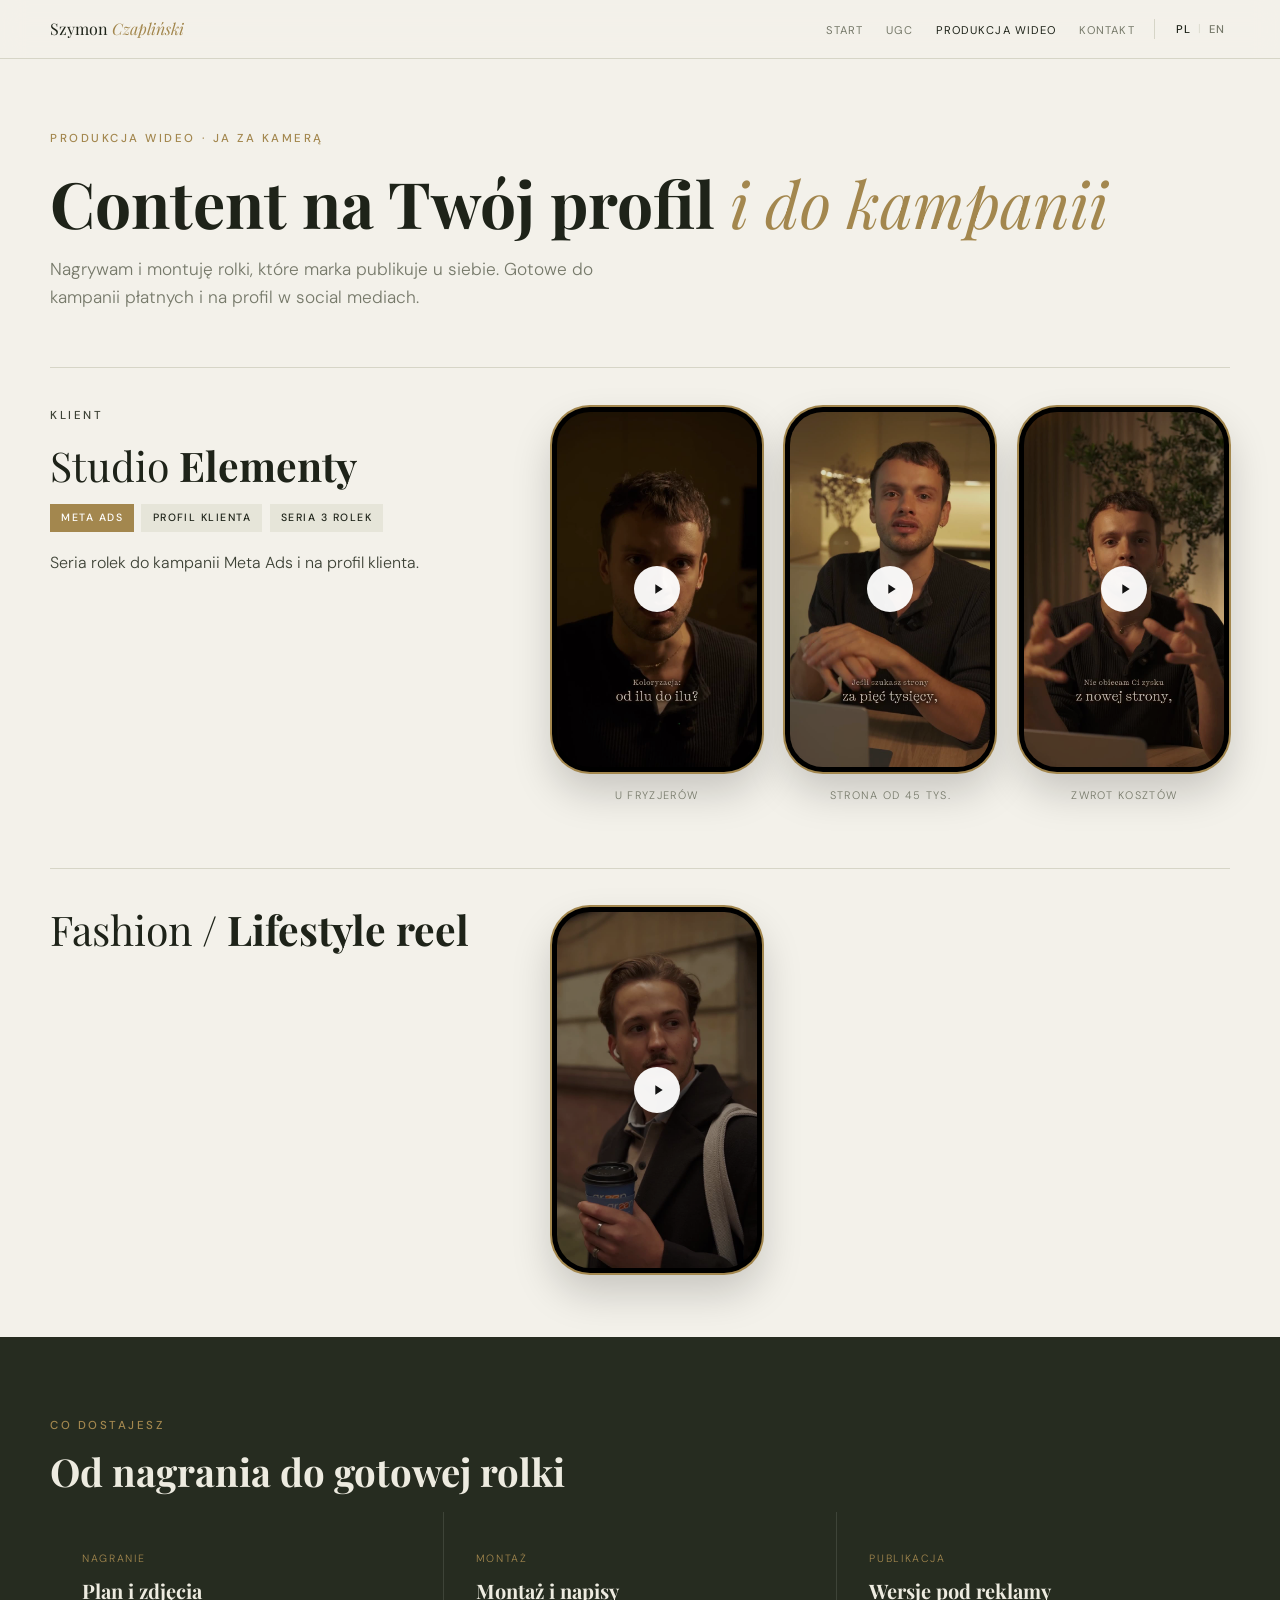
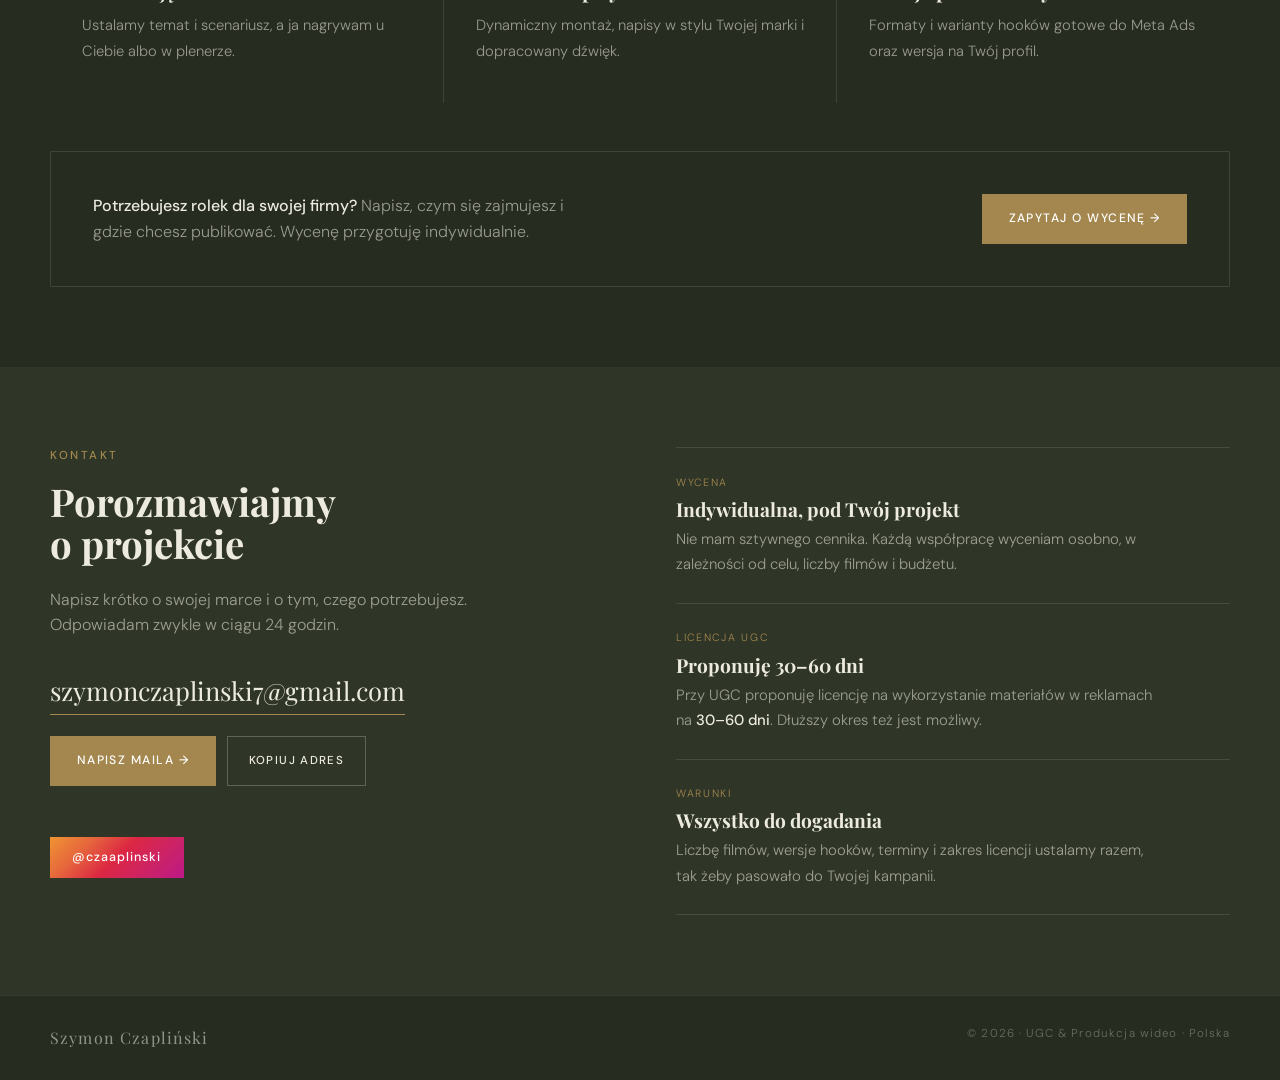
==== commit dff8766c: "Produkcja wideo: nowy projekt Fashion / Lifestyle reel Co-Authored-By: Claude Opus 5.5 <noreply@anth" ====
--- a/produkcja.html
+++ b/produkcja.html
@@ -14,7 +14,7 @@
 <link rel="preconnect" href="https://fonts.googleapis.com"/>
 <link rel="preconnect" href="https://fonts.gstatic.com" crossorigin/>
 <link href="https://fonts.googleapis.com/css2?family=Playfair+Display:ital,wght@0,400;0,700;1,400&amp;family=DM+Sans:wght@300;400;500&amp;display=swap" rel="stylesheet"/>
-<link rel="stylesheet" href="style.css?v=202611021214"/>
+<link rel="stylesheet" href="style.css?v=202611041552"/>
 </head>
 <body>
 <nav class="wrap"><div class="inner">
@@ -46,6 +46,14 @@
 <div class="phone"><div class="phone-frame"><button type="button" class="phone-screen" data-video="studioelementy/se-fryzjerzy.mp4" aria-label="Odtwórz: U fryzjerów"><img src="studioelementy/se-fryzjerzy.jpg" alt="" loading="lazy"/><span class="play"><i><svg viewBox="0 0 24 24"><path d="M8 5v14l11-7z"/></svg></i></span></button></div><p class="phone-cap" data-pl="U fryzjerów" data-en="At the hair salon">U fryzjerów</p></div>
 <div class="phone"><div class="phone-frame"><button type="button" class="phone-screen" data-video="studioelementy/se-od-45-tysiecy.mp4" aria-label="Odtwórz: Strona od 45 tys."><img src="studioelementy/se-od-45-tysiecy.jpg" alt="" loading="lazy"/><span class="play"><i><svg viewBox="0 0 24 24"><path d="M8 5v14l11-7z"/></svg></i></span></button></div><p class="phone-cap" data-pl="Strona od 45 tys." data-en="Websites from 45k">Strona od 45 tys.</p></div>
 <div class="phone"><div class="phone-frame"><button type="button" class="phone-screen" data-video="studioelementy/se-zwrot-kosztow.mp4" aria-label="Odtwórz: Zwrot kosztów"><img src="studioelementy/se-zwrot-kosztow.jpg" alt="" loading="lazy"/><span class="play"><i><svg viewBox="0 0 24 24"><path d="M8 5v14l11-7z"/></svg></i></span></button></div><p class="phone-cap" data-pl="Zwrot kosztów" data-en="Return on investment">Zwrot kosztów</p></div>
+    </div>
+  </article>
+  <article class="project-card">
+    <div class="project-meta">
+      <h2 class="client">Fashion / <b>Lifestyle reel</b></h2>
+    </div>
+    <div class="phones">
+<div class="phone"><div class="phone-frame"><button type="button" class="phone-screen" data-video="projekty/fashion-reel.mp4" aria-label="Odtwórz: Fashion / Lifestyle reel"><img src="projekty/fashion-reel.jpg" alt="" loading="lazy"/><span class="play"><i><svg viewBox="0 0 24 24"><path d="M8 5v14l11-7z"/></svg></i></span></button></div></div>
     </div>
   </article>
 </div></section>
@@ -101,6 +109,6 @@
   <div class="phone-frame"><div class="lightbox-screen"></div></div>
   <button type="button" class="lightbox-close" data-pl="✕ Zamknij" data-en="✕ Close">✕ Zamknij</button>
 </div>
-<script src="script.js?v=202611021214"></script>
+<script src="script.js?v=202611041552"></script>
 </body>
 </html>
--- a/style.css
+++ b/style.css
@@ -79,6 +79,7 @@
 .door-media video{object-position:50% 10%}
 .door-media img.shift{object-position:50% 0;transform-origin:50% 0;transform:scale(1.2)}
 @media (min-width:520px) and (max-width:860px){.door-media img.shift{object-position:50% 38%;transform:none}}
+@media (min-width:861px){.door-media img.shift{object-position:50% 25%;transform:none}.door-media video{object-position:50% 28%}}
 .door:hover .door-media video{transform:scale(1.04)}
 .door::after{content:"";position:absolute;inset:0;z-index:1;background:linear-gradient(180deg,rgba(0,0,0,0) 30%,rgba(0,0,0,.74) 100%)}
 .door-body{position:relative;z-index:2;padding:2rem;display:grid;gap:.7rem}
@@ -134,6 +135,15 @@
 .sound{display:inline-flex;align-items:center;gap:.5rem;padding:.6rem 1.2rem;background:none;border:1px solid var(--line);color:var(--muted);font-size:.72rem;font-weight:500;letter-spacing:.12em;text-transform:uppercase;cursor:pointer;transition:border-color .2s,color .2s}
 .sound:hover{border-color:var(--accent);color:var(--ink)}
 .sound svg{width:13px;height:13px;fill:currentColor}
+.latest-text{min-width:0}
+.scroll-cue{display:flex;align-items:center;gap:.9rem;margin-top:2rem;text-decoration:none;color:var(--accent);max-width:19rem}
+.scroll-cue-arrow{flex-shrink:0;width:42px;height:42px;border:1px solid var(--accent);border-radius:50%;display:grid;place-items:center;animation:cueBounce 2s ease-in-out infinite}
+.scroll-cue-arrow svg{width:18px;height:18px;fill:none;stroke:var(--accent);stroke-width:1.8;stroke-linecap:round;stroke-linejoin:round}
+.scroll-cue-text{font-size:.76rem;font-weight:500;letter-spacing:.12em;text-transform:uppercase;line-height:1.6}
+.scroll-cue:hover{color:var(--ink)}
+.scroll-cue:hover .scroll-cue-arrow{background:var(--accent)}
+.scroll-cue:hover .scroll-cue-arrow svg{stroke:#fff}
+@keyframes cueBounce{0%,100%{transform:translateY(0)}50%{transform:translateY(6px)}}
 
 /* ---------- UGC: przewijana lista filmów ---------- */
 .videos{background:var(--surface);overflow:hidden}
@@ -224,7 +234,12 @@
   .phones .phone-screen{border-radius:21px}
   .phones .play i{width:34px;height:34px}
   .latest .phone-frame{width:140px}
-  .latest .inner{gap:1.5rem}
+  .latest .inner{gap:1.2rem;flex-wrap:nowrap}
+  .latest h2{font-size:1.3rem;margin:.4rem 0 1rem}
+  .latest .eyebrow{font-size:.62rem;letter-spacing:.18em}
+  .scroll-cue{margin-top:1.4rem;gap:.7rem}
+  .scroll-cue-arrow{width:36px;height:36px}
+  .scroll-cue-text{font-size:.62rem;letter-spacing:.1em}
   .scroller-track{padding-inline:1.5rem}
   .offer-cta{padding:1.8rem}
 }
